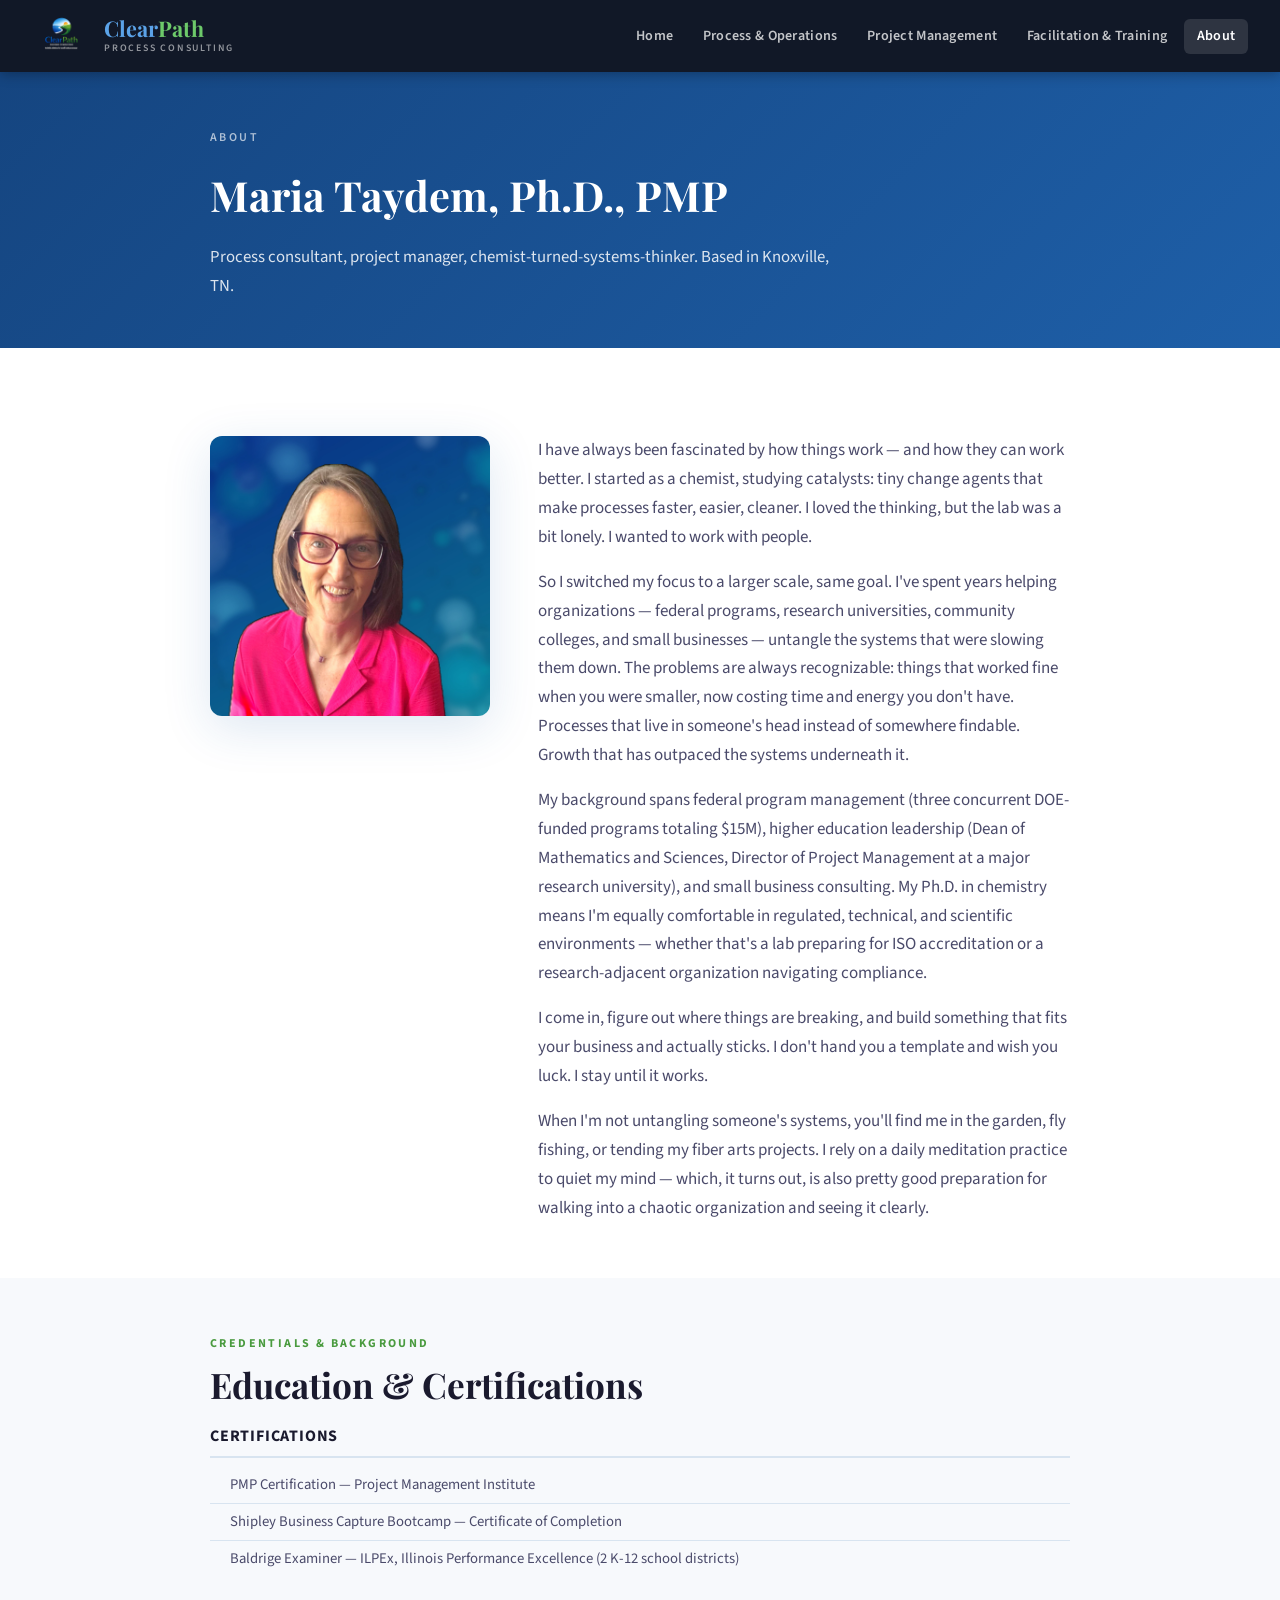
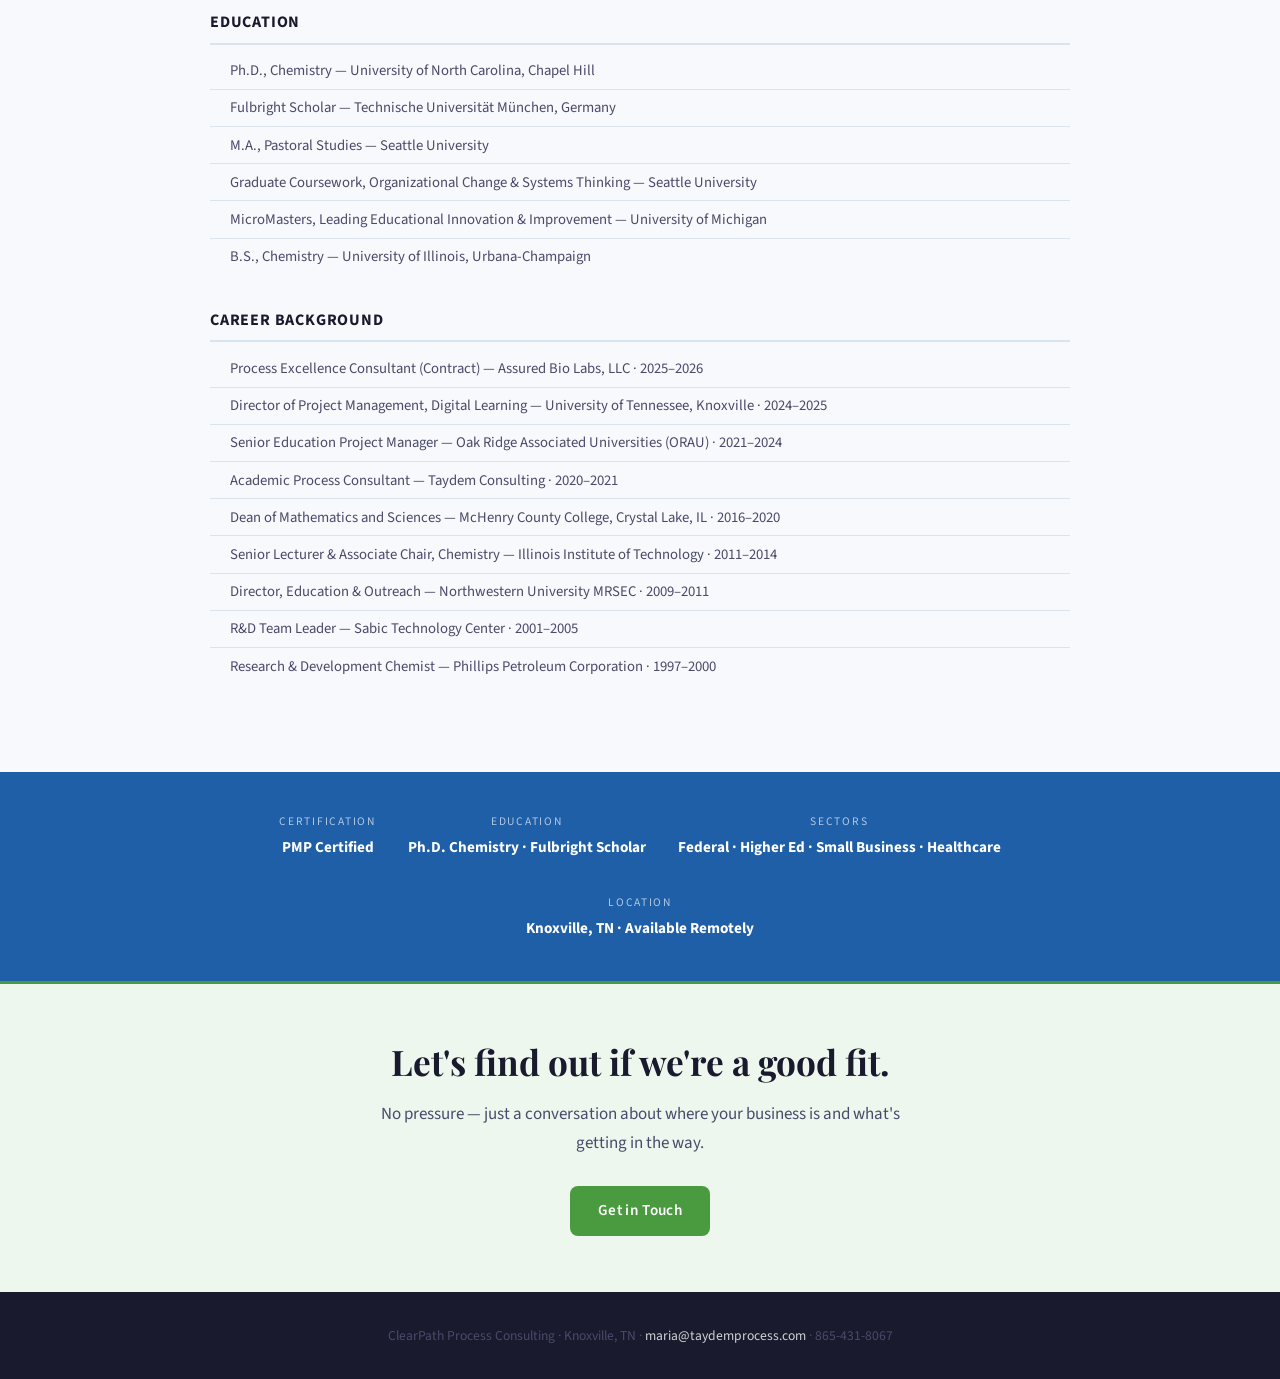
==== pages/about.html @ 4481f572 "Add files via upload Adding initial files again, outside of folder" ====
<!DOCTYPE html>
<html lang="en">
<head>
  <meta charset="UTF-8">
  <meta name="viewport" content="width=device-width, initial-scale=1.0">
  <title>About — ClearPath Process Consulting</title>
  <link rel="stylesheet" href="../css/style.css">
</head>
<body>

<nav>
  <a href="../index.html" class="nav-brand">
    <img src="../logo.png" class="nav-logo" alt="ClearPath Process Consulting">
    <div class="nav-wordmark">
      <span class="brand-line"><span class="clear">Clear</span><span class="path">Path</span></span>
      <span class="sub">Process Consulting</span>
    </div>
  </a>
  <ul class="nav-links">
    <li><a href="../index.html">Home</a></li>
    <li><a href="operations.html">Process &amp; Operations</a></li>
    <li><a href="project-management.html">Project Management</a></li>
    <li><a href="facilitation.html">Facilitation &amp; Training</a></li>
    <li><a href="about.html" class="active">About</a></li>
  </ul>
</nav>

<div class="page-hero">
  <div class="page-hero-inner">
    <p class="eyebrow">About</p>
    <h1>Maria Taydem, Ph.D., PMP</h1>
    <p>Process consultant, project manager, chemist-turned-systems-thinker. Based in Knoxville, TN.</p>
  </div>
</div>

<div class="detail-section">
  <div class="detail-inner">
    <div class="about-grid">
      <div>
        <img src="../photo.jpg" class="about-photo" alt="Maria Taydem">
      </div>
      <div>
        <p>I have always been fascinated by how things work — and how they can work better. I started as a chemist, studying catalysts: tiny change agents that make processes faster, easier, cleaner. I loved the thinking, but the lab was a bit lonely. I wanted to work with people.</p>
        <p>So I switched my focus to a larger scale, same goal. I've spent years helping organizations — federal programs, research universities, community colleges, and small businesses — untangle the systems that were slowing them down. The problems are always recognizable: things that worked fine when you were smaller, now costing time and energy you don't have. Processes that live in someone's head instead of somewhere findable. Growth that has outpaced the systems underneath it.</p>
        <p>My background spans federal program management (three concurrent DOE-funded programs totaling $15M), higher education leadership (Dean of Mathematics and Sciences, Director of Project Management at a major research university), and small business consulting. My Ph.D. in chemistry means I'm equally comfortable in regulated, technical, and scientific environments — whether that's a lab preparing for ISO accreditation or a research-adjacent organization navigating compliance.</p>
        <p>I come in, figure out where things are breaking, and build something that fits your business and actually sticks. I don't hand you a template and wish you luck. I stay until it works.</p>
        <p>When I'm not untangling someone's systems, you'll find me in the garden, fly fishing, or tending my fiber arts projects. I rely on a daily meditation practice to quiet my mind — which, it turns out, is also pretty good preparation for walking into a chaotic organization and seeing it clearly.</p>
      </div>
    </div>
  </div>
</div>

<div class="detail-section">
  <div class="detail-inner">
    <p class="section-label">Credentials &amp; Background</p>
    <h2>Education &amp; Certifications</h2>

    <div class="cred-group">
      <h3>Certifications</h3>
      <ul>
        <li>PMP Certification — Project Management Institute</li>
        <li>Shipley Business Capture Bootcamp — Certificate of Completion</li>
        <li>Baldrige Examiner — ILPEx, Illinois Performance Excellence (2 K-12 school districts)</li>
      </ul>
    </div>

    <div class="cred-group">
      <h3>Education</h3>
      <ul>
        <li>Ph.D., Chemistry — University of North Carolina, Chapel Hill</li>
        <li>Fulbright Scholar — Technische Universität München, Germany</li>
        <li>M.A., Pastoral Studies — Seattle University</li>
        <li>Graduate Coursework, Organizational Change &amp; Systems Thinking — Seattle University</li>
        <li>MicroMasters, Leading Educational Innovation &amp; Improvement — University of Michigan</li>
        <li>B.S., Chemistry — University of Illinois, Urbana-Champaign</li>
      </ul>
    </div>

    <div class="cred-group">
      <h3>Career Background</h3>
      <ul>
        <li>Process Excellence Consultant (Contract) — Assured Bio Labs, LLC · 2025–2026</li>
        <li>Director of Project Management, Digital Learning — University of Tennessee, Knoxville · 2024–2025</li>
        <li>Senior Education Project Manager — Oak Ridge Associated Universities (ORAU) · 2021–2024</li>
        <li>Academic Process Consultant — Taydem Consulting · 2020–2021</li>
        <li>Dean of Mathematics and Sciences — McHenry County College, Crystal Lake, IL · 2016–2020</li>
        <li>Senior Lecturer &amp; Associate Chair, Chemistry — Illinois Institute of Technology · 2011–2014</li>
        <li>Director, Education &amp; Outreach — Northwestern University MRSEC · 2009–2011</li>
        <li>R&amp;D Team Leader — Sabic Technology Center · 2001–2005</li>
        <li>Research &amp; Development Chemist — Phillips Petroleum Corporation · 1997–2000</li>
      </ul>
    </div>

  </div>
</div>

<div class="creds">
  <div class="creds-inner">
    <div class="cred-item"><div class="label">Certification</div><div class="value">PMP Certified</div></div>
    <div class="cred-item"><div class="label">Education</div><div class="value">Ph.D. Chemistry · Fulbright Scholar</div></div>
    <div class="cred-item"><div class="label">Sectors</div><div class="value">Federal · Higher Ed · Small Business · Healthcare</div></div>
    <div class="cred-item"><div class="label">Location</div><div class="value">Knoxville, TN · Available Remotely</div></div>
  </div>
</div>

<section class="cta-section">
  <div class="section-inner">
    <h2>Let's find out if we're a good fit.</h2>
    <p>No pressure — just a conversation about where your business is and what's getting in the way.</p>
    <a href="mailto:maria@taydemprocess.com" class="btn btn-green">Get in Touch</a>
  </div>
</section>

<footer>
  <p>ClearPath Process Consulting · Knoxville, TN · <a href="mailto:maria@taydemprocess.com">maria@taydemprocess.com</a> · 865-431-8067</p>
</footer>

<script src="../js/nav.js"></script>
</body>
</html>
---- css/style.css ----
@import url('https://fonts.googleapis.com/css2?family=Playfair+Display:wght@400;600;700&family=Source+Sans+3:ital,wght@0,300;0,400;0,600;1,300;1,400&display=swap');

:root {
  --blue: #1E5FA8;
  --blue-dark: #154580;
  --blue-light: #EBF2FB;
  --green: #4A9B3F;
  --green-light: #EEF7ED;
  --dark: #1A1A2E;
  --mid: #4A4A6A;
  --light: #F7F9FC;
  --white: #ffffff;
  --border: #D8E4F0;
  --shadow: 0 4px 24px rgba(30,95,168,0.10);
  --shadow-lg: 0 12px 48px rgba(30,95,168,0.15);
  --nav-bg: #111827;
}

*, *::before, *::after { box-sizing: border-box; margin: 0; padding: 0; }
html { scroll-behavior: smooth; }
body { font-family: 'Source Sans 3', sans-serif; color: var(--dark); background: var(--white); font-size: 17px; line-height: 1.7; }

/* ── NAV ── */
nav {
  position: sticky; top: 0; z-index: 100;
  background: var(--nav-bg);
  padding: 0 2rem;
  display: flex; align-items: center; justify-content: space-between;
  height: 72px;
  box-shadow: 0 2px 12px rgba(0,0,0,0.3);
}

.nav-brand { display: flex; align-items: center; gap: 0.75rem; text-decoration: none; }

.nav-logo { height: 60px; width: auto; object-fit: contain; }

.nav-wordmark { display: flex; flex-direction: column; line-height: 1.1; }
.nav-wordmark .brand-line { font-family: 'Playfair Display', serif; font-size: 1.35rem; font-weight: 700; line-height: 1; }
.nav-wordmark .clear { color: #5BA3E8; }
.nav-wordmark .path { color: #6DC96A; }
.nav-wordmark .sub { font-size: 0.62rem; letter-spacing: 0.18em; text-transform: uppercase; color: rgba(255,255,255,0.55); font-weight: 600; margin-top: 0.2rem; }

.nav-links { display: flex; gap: 0.25rem; list-style: none; }
.nav-links a {
  text-decoration: none; color: rgba(255,255,255,0.75);
  font-size: 0.88rem; font-weight: 600;
  padding: 0.45rem 0.8rem; border-radius: 6px;
  transition: all 0.2s; letter-spacing: 0.02em;
}
.nav-links a:hover, .nav-links a.active { color: #fff; background: rgba(255,255,255,0.12); }

/* ── HERO ── */
.hero {
  background: linear-gradient(135deg, var(--blue-dark) 0%, var(--blue) 60%, #2E7DD4 100%);
  color: var(--white); padding: 5rem 2rem 4rem;
  position: relative; overflow: hidden;
}
.hero::before { content: ''; position: absolute; top: -80px; right: -80px; width: 400px; height: 400px; background: rgba(74,155,63,0.15); border-radius: 50%; }
.hero::after { content: ''; position: absolute; bottom: -60px; left: -60px; width: 300px; height: 300px; background: rgba(255,255,255,0.05); border-radius: 50%; }
.hero-inner { max-width: 860px; margin: 0 auto; position: relative; z-index: 1; }
.hero-eyebrow { font-size: 0.8rem; letter-spacing: 0.2em; text-transform: uppercase; color: rgba(255,255,255,0.7); margin-bottom: 1rem; font-weight: 600; }
.hero h1 { font-family: 'Playfair Display', serif; font-size: clamp(2rem, 4vw, 3rem); font-weight: 700; line-height: 1.2; margin-bottom: 1.5rem; }
.hero h1 em { font-style: normal; color: #7DD87A; }
.hero-sub { font-size: 1.1rem; line-height: 1.7; color: rgba(255,255,255,0.88); max-width: 680px; margin-bottom: 2rem; }
.hero-cta { display: inline-flex; gap: 1rem; flex-wrap: wrap; }

.btn { display: inline-block; padding: 0.75rem 1.75rem; border-radius: 8px; font-weight: 600; font-size: 0.95rem; text-decoration: none; transition: all 0.2s; letter-spacing: 0.02em; }
.btn-white { background: var(--white); color: var(--blue); }
.btn-white:hover { background: var(--blue-light); transform: translateY(-1px); box-shadow: var(--shadow); }
.btn-outline { background: transparent; color: var(--white); border: 2px solid rgba(255,255,255,0.6); }
.btn-outline:hover { border-color: var(--white); background: rgba(255,255,255,0.1); }
.btn-green { background: var(--green); color: var(--white); }
.btn-green:hover { background: #3a8a30; transform: translateY(-1px); box-shadow: var(--shadow); }

/* ── SECTIONS ── */
section { padding: 4rem 2rem; }
.section-inner { max-width: 900px; margin: 0 auto; }
.section-label { font-size: 0.75rem; letter-spacing: 0.2em; text-transform: uppercase; color: var(--green); font-weight: 700; margin-bottom: 0.5rem; }
h2 { font-family: 'Playfair Display', serif; font-size: clamp(1.6rem, 3vw, 2.2rem); color: var(--dark); margin-bottom: 1rem; line-height: 1.25; }
h3 { font-family: 'Playfair Display', serif; font-size: 1.2rem; color: var(--blue); margin-bottom: 0.5rem; }
p { margin-bottom: 1rem; color: var(--mid); }
p:last-child { margin-bottom: 0; }

/* ── PAIN POINTS ── */
.pain-section { background: var(--light); }
.pain-grid { display: grid; grid-template-columns: repeat(auto-fit, minmax(260px, 1fr)); gap: 1rem; margin-top: 2rem; }
.pain-card { background: var(--white); border: 1px solid var(--border); border-left: 4px solid var(--blue); border-radius: 8px; padding: 1.1rem 1.25rem; font-size: 0.95rem; color: var(--mid); line-height: 1.5; }

/* ── SERVICES ── */
.services-grid { display: grid; grid-template-columns: repeat(auto-fit, minmax(240px, 1fr)); gap: 1.5rem; margin-top: 2rem; }
.service-card { background: var(--white); border: 1px solid var(--border); border-radius: 12px; padding: 1.75rem; text-decoration: none; transition: all 0.2s; box-shadow: var(--shadow); display: block; }
.service-card:hover { transform: translateY(-3px); box-shadow: var(--shadow-lg); border-color: var(--blue); }
.service-icon { font-size: 2rem; margin-bottom: 1rem; }
.service-card h3 { color: var(--blue); margin-bottom: 0.5rem; }
.service-card p { font-size: 0.92rem; }
.service-card .learn-more { display: inline-block; margin-top: 1rem; font-size: 0.85rem; font-weight: 700; color: var(--green); letter-spacing: 0.05em; }

/* ── CASE CARDS ── */
.case-studies { background: var(--light); }
.case-grid { display: grid; grid-template-columns: repeat(auto-fit, minmax(280px, 1fr)); gap: 1.5rem; margin-top: 2rem; }
.case-card { background: var(--white); border-radius: 12px; padding: 1.75rem; border: 1px solid var(--border); box-shadow: var(--shadow); }
.case-tag { display: inline-block; background: var(--blue-light); color: var(--blue); font-size: 0.72rem; font-weight: 700; letter-spacing: 0.1em; text-transform: uppercase; padding: 0.2rem 0.65rem; border-radius: 20px; margin-bottom: 0.75rem; }
.case-card h3 { font-size: 1.05rem; color: var(--dark); margin-bottom: 0.5rem; }
.case-card p { font-size: 0.9rem; }
.case-result { margin-top: 1rem; padding-top: 1rem; border-top: 1px solid var(--border); font-size: 0.85rem; font-weight: 600; color: var(--green); }

/* ── STEPS ── */
.steps { display: flex; flex-direction: column; gap: 1.5rem; margin-top: 2rem; }
.step { display: flex; gap: 1.5rem; align-items: flex-start; }
.step-num { flex-shrink: 0; width: 44px; height: 44px; background: var(--blue); color: var(--white); border-radius: 50%; display: flex; align-items: center; justify-content: center; font-family: 'Playfair Display', serif; font-size: 1.1rem; font-weight: 700; }
.step-body h3 { color: var(--dark); font-size: 1.05rem; }

/* ── CREDENTIALS BAR ── */
.creds { background: var(--blue); color: var(--white); padding: 2.5rem 2rem; }
.creds-inner { max-width: 900px; margin: 0 auto; display: flex; flex-wrap: wrap; gap: 2rem; justify-content: center; align-items: center; }
.cred-item { text-align: center; }
.cred-item .label { font-size: 0.72rem; letter-spacing: 0.15em; text-transform: uppercase; color: rgba(255,255,255,0.65); margin-bottom: 0.2rem; }
.cred-item .value { font-weight: 700; font-size: 0.95rem; color: var(--white); }

/* ── CTA ── */
.cta-section { background: var(--green-light); border-top: 3px solid var(--green); text-align: center; padding: 3.5rem 2rem; }
.cta-section h2 { color: var(--dark); }
.cta-section p { max-width: 560px; margin: 0.75rem auto 1.75rem; }

/* ── FOOTER ── */
footer { background: var(--dark); color: rgba(255,255,255,0.6); padding: 2rem; text-align: center; font-size: 0.85rem; }
footer a { color: rgba(255,255,255,0.8); text-decoration: none; }
footer a:hover { color: var(--white); }

/* ── PAGE HERO ── */
.page-hero { background: linear-gradient(135deg, var(--blue-dark) 0%, var(--blue) 100%); color: var(--white); padding: 3.5rem 2rem 3rem; }
.page-hero-inner { max-width: 860px; margin: 0 auto; }
.page-hero .eyebrow { font-size: 0.75rem; letter-spacing: 0.2em; text-transform: uppercase; color: rgba(255,255,255,0.65); margin-bottom: 0.75rem; font-weight: 600; }
.page-hero h1 { font-family: 'Playfair Display', serif; font-size: clamp(1.8rem, 3.5vw, 2.6rem); font-weight: 700; margin-bottom: 0.75rem; }
.page-hero p { color: rgba(255,255,255,0.85); font-size: 1.05rem; max-width: 640px; margin: 0; }

/* ── DETAIL SECTIONS ── */
.detail-section { padding: 3.5rem 2rem; }
.detail-section:nth-child(even) { background: var(--light); }
.detail-inner { max-width: 860px; margin: 0 auto; }

.bullets { list-style: none; margin: 1rem 0; }
.bullets li { padding: 0.5rem 0 0.5rem 1.5rem; position: relative; font-size: 0.95rem; color: var(--mid); border-bottom: 1px solid var(--border); }
.bullets li:last-child { border-bottom: none; }
.bullets li::before { content: '→'; position: absolute; left: 0; color: var(--green); font-weight: 700; }

.result-box { background: var(--blue-light); border-left: 4px solid var(--blue); border-radius: 0 8px 8px 0; padding: 1.25rem 1.5rem; margin-top: 1.5rem; }
.result-box .result-label { font-size: 0.72rem; letter-spacing: 0.15em; text-transform: uppercase; color: var(--blue); font-weight: 700; margin-bottom: 0.5rem; }
.result-box p { font-size: 0.92rem; color: var(--dark); margin: 0; }

/* ── ABOUT ── */
.about-grid { display: grid; grid-template-columns: 280px 1fr; gap: 3rem; align-items: start; margin-top: 2rem; }
.about-photo { width: 100%; border-radius: 12px; box-shadow: var(--shadow-lg); }

/* ── CREDENTIALS LIST (about page) ── */
.cred-group { margin-bottom: 2rem; }
.cred-group h3 { font-family: 'Source Sans 3', sans-serif; font-size: 1rem; font-weight: 700; color: var(--dark); margin-bottom: 0.5rem; text-transform: uppercase; letter-spacing: 0.05em; border-bottom: 2px solid var(--border); padding-bottom: 0.4rem; }
.cred-group ul { list-style: none; margin: 0; padding: 0; }
.cred-group ul li { padding: 0.35rem 0 0.35rem 1.25rem; font-size: 0.92rem; color: var(--mid); border-bottom: 1px solid var(--border); }
.cred-group ul li:last-child { border-bottom: none; }

@media (max-width: 700px) {
  .about-grid { grid-template-columns: 1fr; }
  .nav-links { display: none; }
  .hero { padding: 3rem 1.25rem 2.5rem; }
}
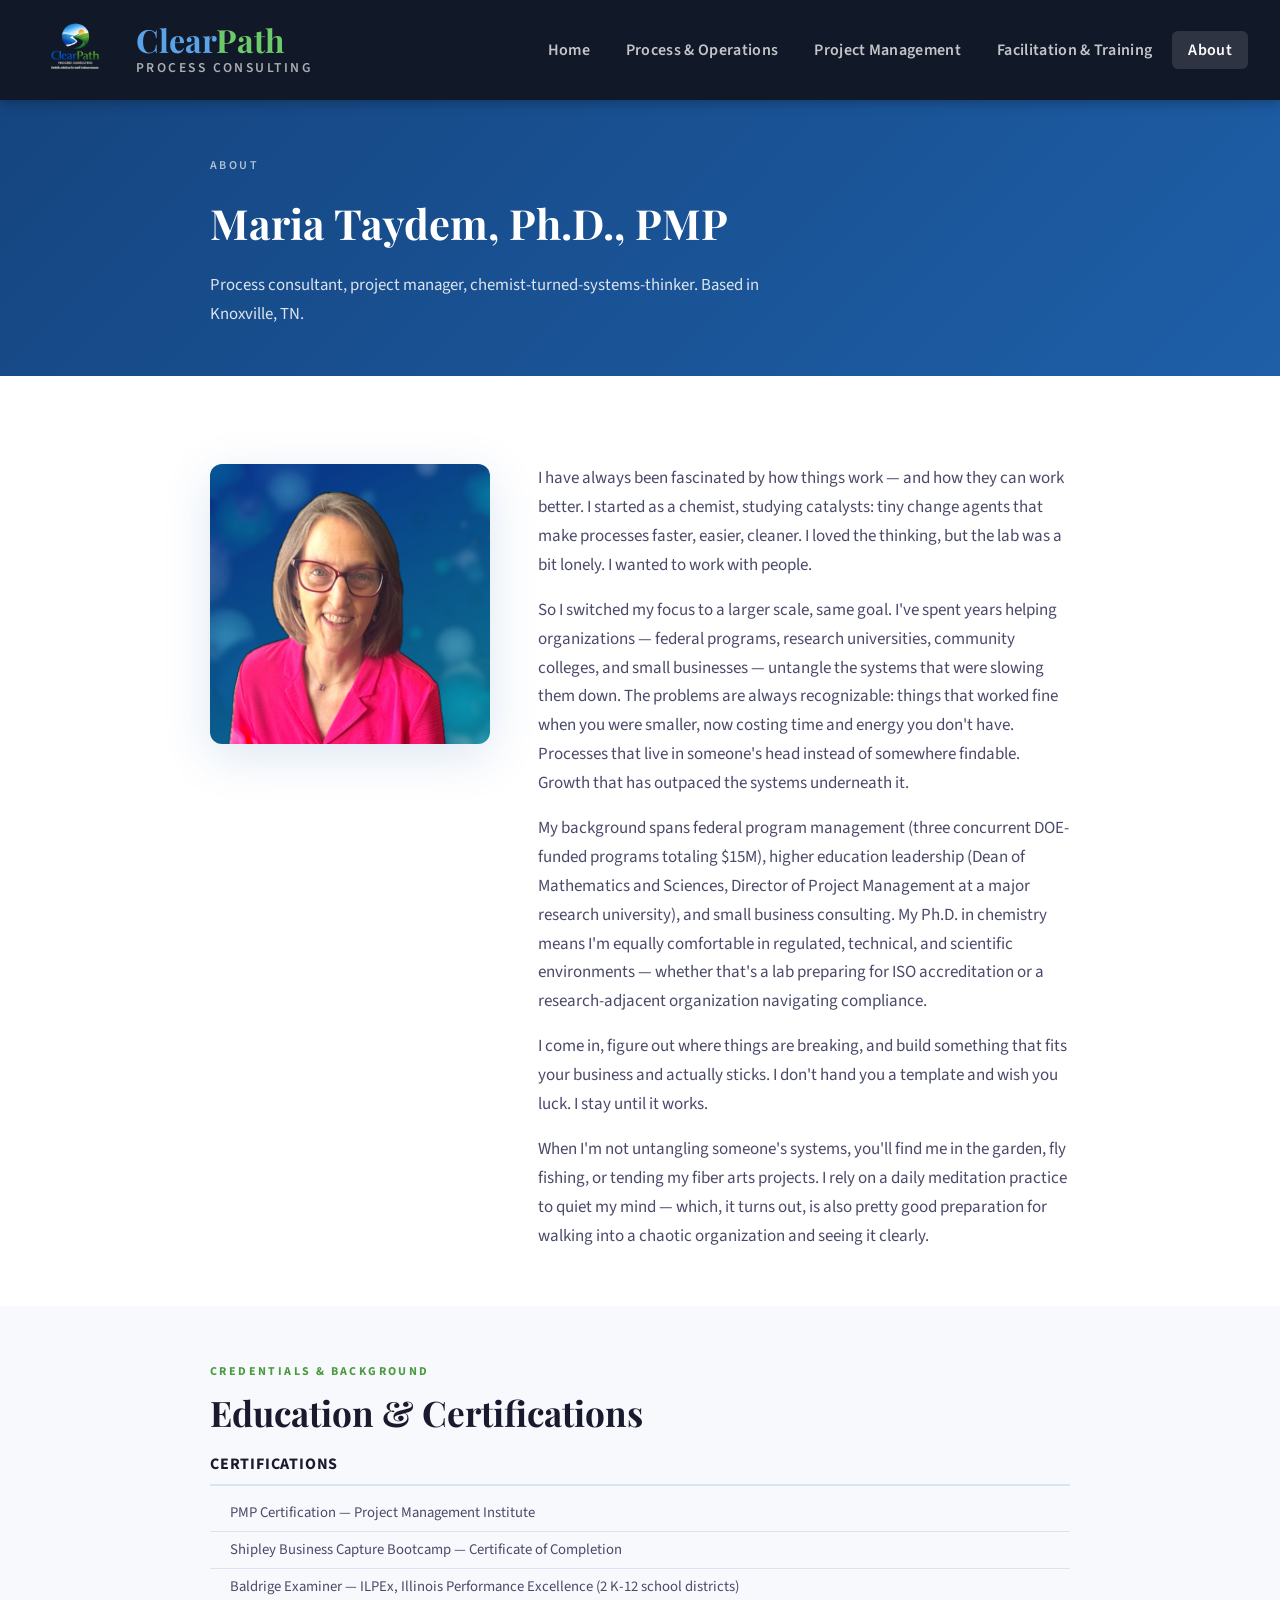
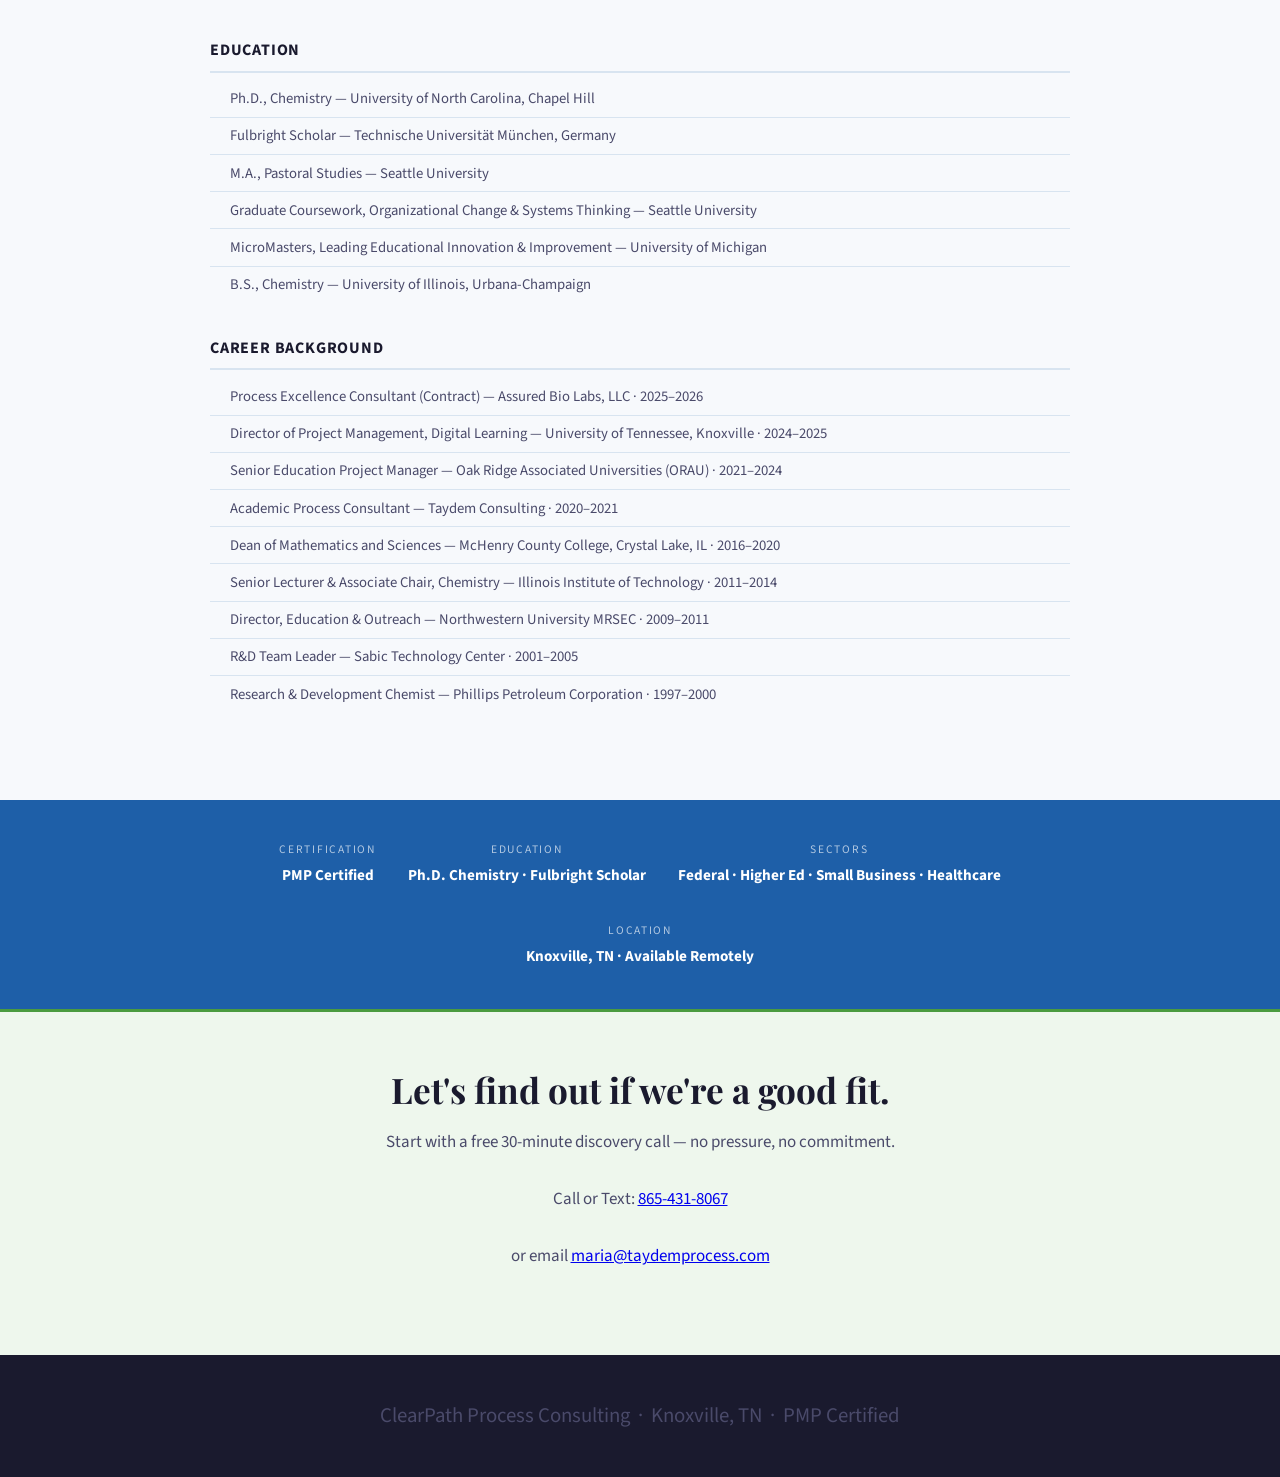
==== commit 94e80864: "Add files via upload" ====
--- a/pages/about.html
+++ b/pages/about.html
@@ -4,7 +4,7 @@
   <meta charset="UTF-8">
   <meta name="viewport" content="width=device-width, initial-scale=1.0">
   <title>About — ClearPath Process Consulting</title>
-  <link rel="stylesheet" href="../css/style.css">
+  <link rel="stylesheet" href="../css/style.css?v=3">
 </head>
 <body>
 
@@ -29,7 +29,7 @@
   <div class="page-hero-inner">
     <p class="eyebrow">About</p>
     <h1>Maria Taydem, Ph.D., PMP</h1>
-    <p>Process consultant, project manager, chemist-turned-systems-thinker. Based in Knoxville, TN.</p>
+    <p>Process consultant, project manager, chemist-turned-systems-thinker. Based in <span style="white-space:nowrap;">Knoxville, TN.</span></p>
   </div>
 </div>
 
@@ -106,13 +106,14 @@
 <section class="cta-section">
   <div class="section-inner">
     <h2>Let's find out if we're a good fit.</h2>
-    <p>No pressure — just a conversation about where your business is and what's getting in the way.</p>
-    <a href="mailto:maria@taydemprocess.com" class="btn btn-green">Get in Touch</a>
+    <p>Start with a free 30-minute discovery call — no pressure, no commitment.</p>
+    <p class="cta-phone">Call or Text: <a href="tel:8654318067">865-431-8067</a></p>
+    <p class="cta-email">or email <a href="mailto:maria@taydemprocess.com">maria@taydemprocess.com</a></p>
   </div>
 </section>
 
 <footer>
-  <p>ClearPath Process Consulting · Knoxville, TN · <a href="mailto:maria@taydemprocess.com">maria@taydemprocess.com</a> · 865-431-8067</p>
+  <p>ClearPath Process Consulting &nbsp;&middot;&nbsp; Knoxville, TN &nbsp;&middot;&nbsp; PMP Certified</p>
 </footer>
 
 <script src="../js/nav.js"></script>
--- a/css/style.css
+++ b/css/style.css
@@ -26,25 +26,25 @@
   background: var(--nav-bg);
   padding: 0 2rem;
   display: flex; align-items: center; justify-content: space-between;
-  height: 72px;
+  height: 100px;
   box-shadow: 0 2px 12px rgba(0,0,0,0.3);
 }
 
-.nav-brand { display: flex; align-items: center; gap: 0.75rem; text-decoration: none; }
+.nav-brand { display: flex; align-items: center; gap: 1rem; text-decoration: none; }
 
-.nav-logo { height: 60px; width: auto; object-fit: contain; }
+.nav-logo { height: 88px; width: auto; object-fit: contain; }
 
 .nav-wordmark { display: flex; flex-direction: column; line-height: 1.1; }
-.nav-wordmark .brand-line { font-family: 'Playfair Display', serif; font-size: 1.35rem; font-weight: 700; line-height: 1; }
+.nav-wordmark .brand-line { font-family: 'Playfair Display', serif; font-size: 2rem; font-weight: 700; line-height: 1; }
 .nav-wordmark .clear { color: #5BA3E8; }
 .nav-wordmark .path { color: #6DC96A; }
-.nav-wordmark .sub { font-size: 0.62rem; letter-spacing: 0.18em; text-transform: uppercase; color: rgba(255,255,255,0.55); font-weight: 600; margin-top: 0.2rem; }
+.nav-wordmark .sub { font-size: 0.85rem; letter-spacing: 0.18em; text-transform: uppercase; color: rgba(255,255,255,0.65); font-weight: 600; margin-top: 0.3rem; }
 
 .nav-links { display: flex; gap: 0.25rem; list-style: none; }
 .nav-links a {
   text-decoration: none; color: rgba(255,255,255,0.75);
-  font-size: 0.88rem; font-weight: 600;
-  padding: 0.45rem 0.8rem; border-radius: 6px;
+  font-size: 1rem; font-weight: 600;
+  padding: 0.5rem 1rem; border-radius: 6px;
   transition: all 0.2s; letter-spacing: 0.02em;
 }
 .nav-links a:hover, .nav-links a.active { color: #fff; background: rgba(255,255,255,0.12); }
@@ -123,9 +123,10 @@
 .cta-section p { max-width: 560px; margin: 0.75rem auto 1.75rem; }
 
 /* ── FOOTER ── */
-footer { background: var(--dark); color: rgba(255,255,255,0.6); padding: 2rem; text-align: center; font-size: 0.85rem; }
-footer a { color: rgba(255,255,255,0.8); text-decoration: none; }
-footer a:hover { color: var(--white); }
+footer { background: var(--dark); color: #ffffff; padding: 2.5rem 2rem; text-align: center; font-size: 1.3rem; line-height: 2; }
+footer a { color: #ffffff; text-decoration: none; font-weight: 700; }
+footer a:hover { color: #6DC96A; }
+.footer-contact { font-size: 1.6rem; font-weight: 700; color: #ffffff; margin-bottom: 0.5rem; }
 
 /* ── PAGE HERO ── */
 .page-hero { background: linear-gradient(135deg, var(--blue-dark) 0%, var(--blue) 100%); color: var(--white); padding: 3.5rem 2rem 3rem; }
